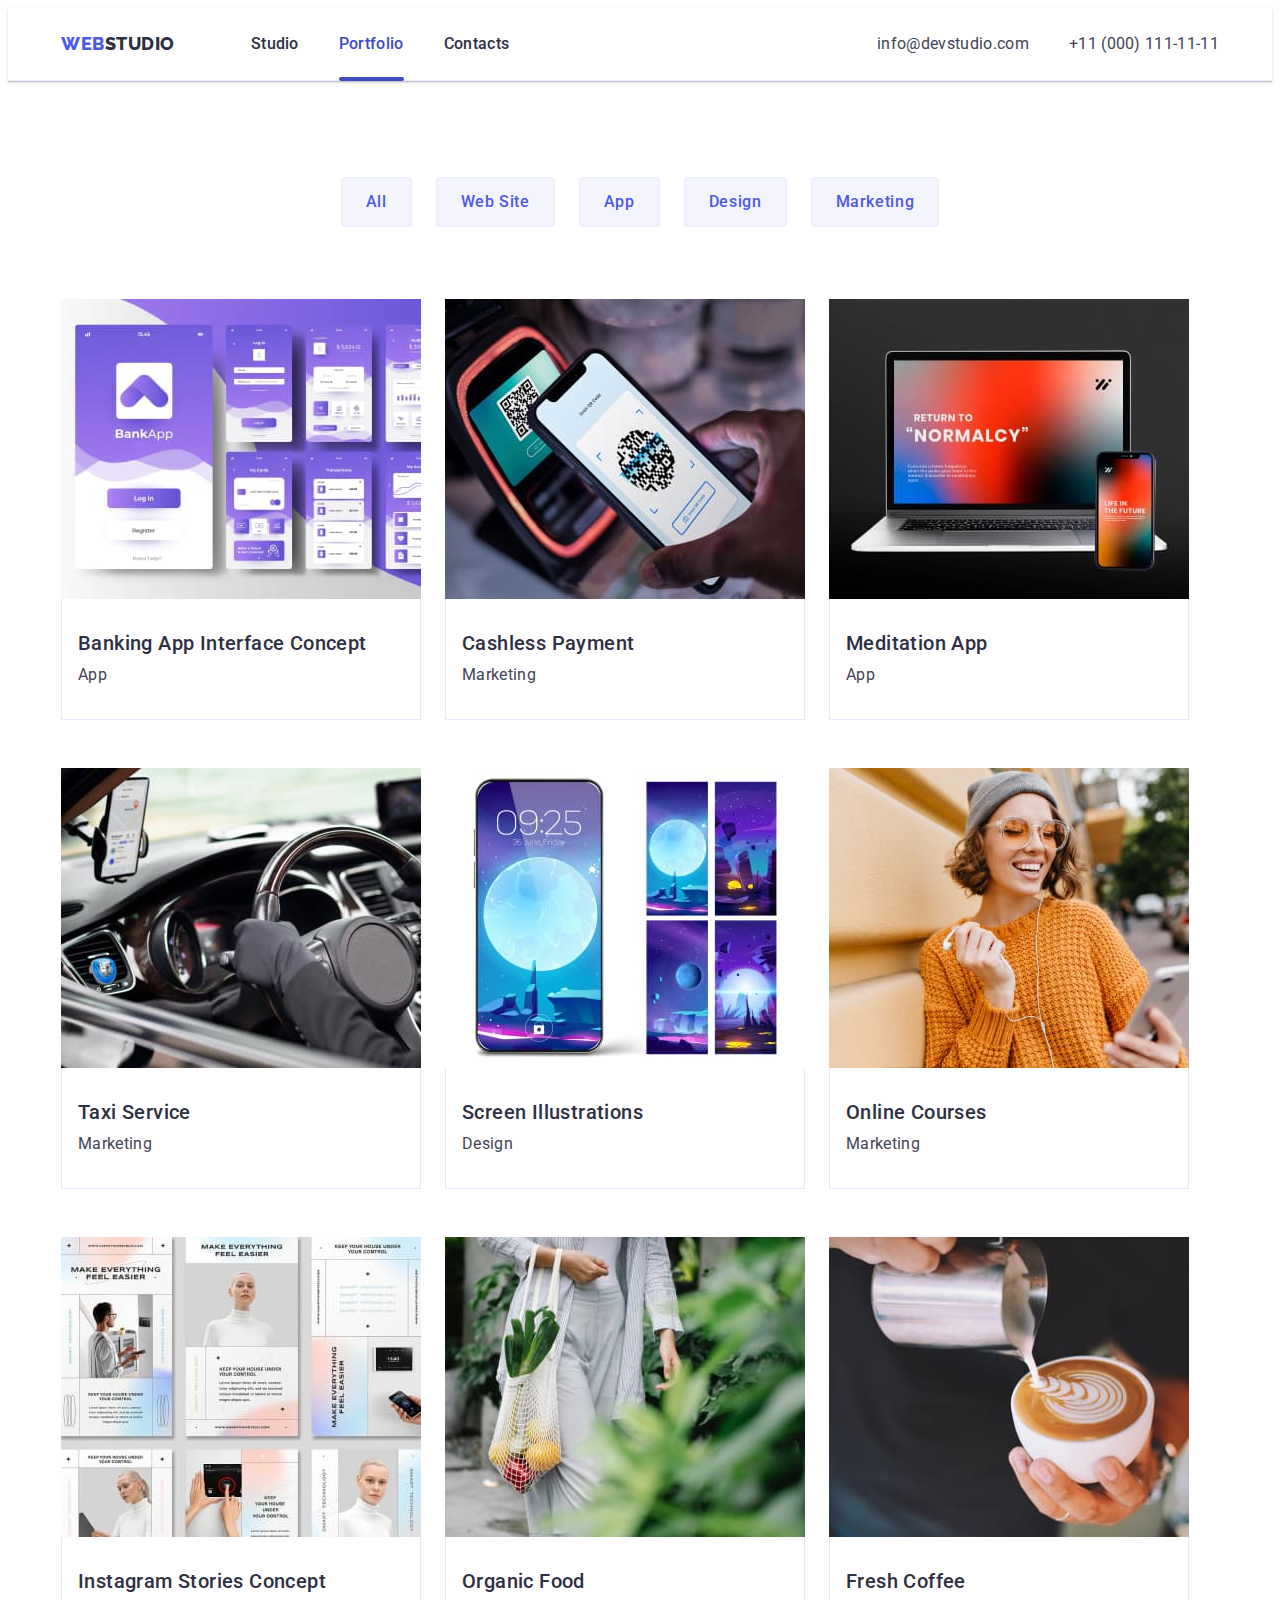
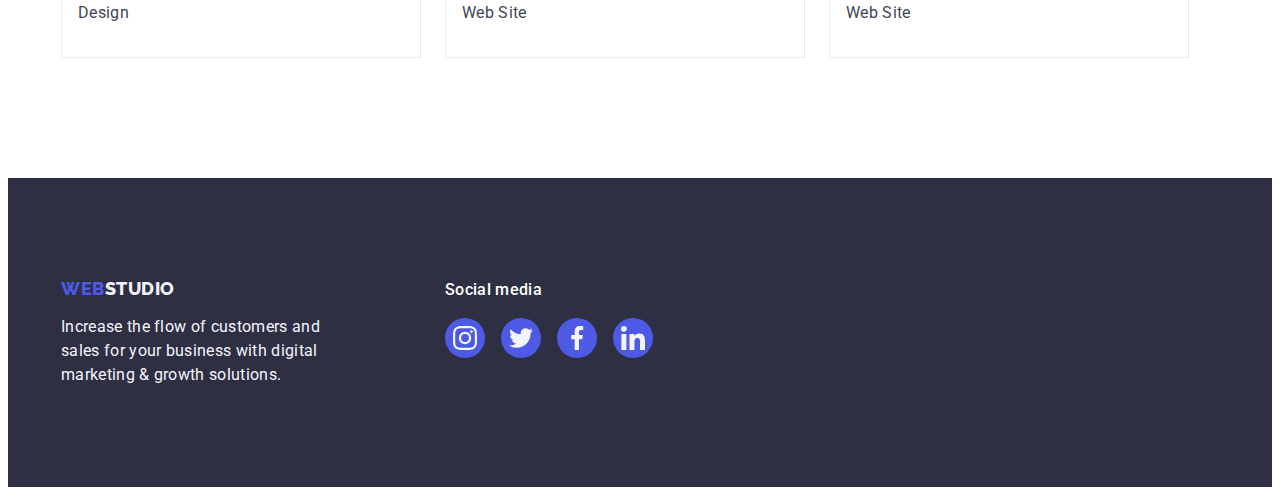
==== portfolio.html @ 64d19a92 "Initial commit" ====
<!DOCTYPE html>
<html lang="en">
  <head>
    <meta charset="UTF-8" />
    <meta http-equiv="X-UA-Compatible" content="IE=edge" />
    <meta name="viewport" content="width=device-width, initial-scale=1.0" />
    <title>Portfolio</title>
    <link rel="preconnect" href="https://fonts.googleapis.com" />
    <link rel="preconnect" href="https://fonts.gstatic.com" crossorigin />
    <link
      href="https://fonts.googleapis.com/css2?family=Raleway:wght@800&family=Roboto:wght@400;500;700;900&display=swap"
      rel="stylesheet"
    />
    <link
      rel="stylesheet"
      href="https://cdnjs.cloudflare.com/ajax/libs/modern-normalize/2.0.0/modern-normalize.min.css"
      integrity="sha512-4xo8blKMVCiXpTaLzQSLSw3KFOVPWhm/TRtuPVc4WG6kUgjH6J03IBuG7JZPkcWMxJ5huwaBpOpnwYElP/m6wg=="
      crossorigin="anonymous"
      referrerpolicy="no-referrer"
    />
    <link rel="stylesheet" href="./css/styles.css" />
  </head>

  <body>
    <header class="header">
      <div class="container header-container">
        <nav class="header-nav">
          <a class="logo link" href="./index.html"
            >Web<span class="logo-header">Studio</span></a
          >
          <ul class="header-nav-list list">
            <li class="header-nav-item">
              <a class="header-nav-link link" href="./index.html">Studio</a>
            </li>
            <li class="header-nav-item">
              <a class="header-nav-link link current" href="./portfolio.html"
                >Portfolio</a
              >
            </li>
            <li class="header-nav-item">
              <a class="header-nav-link link" href="">Contacts</a>
            </li>
          </ul>
        </nav>
        <address class="header-add">
          <ul class="header-add-list list">
            <li class="header-add-item">
              <a class="header-add-link link" href="mailto:info@devstudio.com"
                >info@devstudio.com</a
              >
            </li>
            <li class="header-add-item">
              <a class="header-add-link link" href="tel:+110001111111"
                >+11 (000) 111-11-11</a
              >
            </li>
          </ul>
        </address>
      </div>
    </header>

    <main>
      <section class="product">
        <div class="container app-container">
          <h1 class="visually-hidden">Product of company</h1>
          <ul class="filter-list list">
            <li class="filter-item">
              <button class="filter-btn" type="button">All</button>
            </li>
            <li class="filter-item">
              <button class="filter-btn" type="button">Web Site</button>
            </li>
            <li class="filter-item">
              <button class="filter-btn" type="button">App</button>
            </li>
            <li class="filter-item">
              <button class="filter-btn" type="button">Design</button>
            </li>
            <li class="filter-item">
              <button class="filter-btn" type="button">Marketing</button>
            </li>
          </ul>

          <ul class="product-list list">
            <li class="product-item">
              <a class="link product-link" href="">
                <div class="product-overlay-box">
                  <img
                    class="product-img"
                    src="./images/card-1.jpg"
                    alt="Exemple of banking app"
                    width="360"
                    height="300"
                  />
                  <p class="product-overlay-text">
                    14 Stylish and User-Friendly App Design Concepts · Task
                    Manager App · Calorie Tracker App · Exotic Fruit Ecommerce
                    App · Cloud Storage App
                  </p>
                </div>
                <div class="product-content">
                  <h2 class="product-title">Banking App Interface Concept</h2>
                  <p class="product-text">App</p>
                </div>
              </a>
            </li>
            <li class="product-item">
              <a class="link product-link" href="">
                <div class="product-overlay-box">
                  <img
                    class="product-img"
                    src="./images/card-2.jpg"
                    alt="exemple of cashless Payment"
                    width="360"
                    height="300"
                  />
                  <p class="product-overlay-text">
                    14 Stylish and User-Friendly App Design Concepts · Task
                    Manager App · Calorie Tracker App · Exotic Fruit Ecommerce
                    App · Cloud Storage App
                  </p>
                </div>
                <div class="product-content">
                  <h2 class="product-title">Cashless Payment</h2>
                  <p class="product-text">Marketing</p>
                </div>
              </a>
            </li>
            <li class="product-item">
              <a class="link product-link" href="">
                <div class="product-overlay-box">
                  <img
                    class="product-img"
                    src="./images/card-3.jpg"
                    alt="desktop and mobile with meditation app"
                    width="360"
                    height="300"
                  />
                  <p class="product-overlay-text">
                    14 Stylish and User-Friendly App Design Concepts · Task
                    Manager App · Calorie Tracker App · Exotic Fruit Ecommerce
                    App · Cloud Storage App
                  </p>
                </div>
                <div class="product-content">
                  <h2 class="product-title">Meditation App</h2>
                  <p class="product-text">App</p>
                </div>
              </a>
            </li>
            <li class="product-item">
              <a class="link product-link" href="">
                <div class="product-overlay-box">
                  <img
                    class="product-img"
                    src="./images/card-4.jpg"
                    alt="Taxi driver with app taxi service on the phone"
                    width="360"
                    height="300"
                  />
                  <p class="product-overlay-text">
                    14 Stylish and User-Friendly App Design Concepts · Task
                    Manager App · Calorie Tracker App · Exotic Fruit Ecommerce
                    App · Cloud Storage App
                  </p>
                </div>
                <div class="product-content">
                  <h2 class="product-title">Taxi Service</h2>
                  <p class="product-text">Marketing</p>
                </div>
              </a>
            </li>
            <li class="product-item">
              <a class="link product-link" href="">
                <div class="product-overlay-box">
                  <img
                    class="product-img"
                    src="./images/card-5.jpg"
                    alt="Screen Illustrations exemple picture"
                    width="360"
                    height="300"
                  />
                  <p class="product-overlay-text">
                    14 Stylish and User-Friendly App Design Concepts · Task
                    Manager App · Calorie Tracker App · Exotic Fruit Ecommerce
                    App · Cloud Storage App
                  </p>
                </div>
                <div class="product-content">
                  <h2 class="product-title">Screen Illustrations</h2>
                  <p class="product-text">Design</p>
                </div>
              </a>
            </li>
            <li class="product-item">
              <a class="link product-link" href="">
                <div class="product-overlay-box">
                  <img
                    class="product-img"
                    src="./images/card-6.jpg"
                    alt="Happt girl with a phone"
                    width="360"
                    height="300"
                  />
                  <p class="product-overlay-text">
                    14 Stylish and User-Friendly App Design Concepts · Task
                    Manager App · Calorie Tracker App · Exotic Fruit Ecommerce
                    App · Cloud Storage App
                  </p>
                </div>
                <div class="product-content">
                  <h2 class="product-title">Online Courses</h2>
                  <p class="product-text">Marketing</p>
                </div>
              </a>
            </li>
            <li class="product-item">
              <a class="link product-link" href="">
                <div class="product-overlay-box">
                  <img
                    class="product-img"
                    src="./images/card-7.jpg"
                    alt="Instagram Stories Concept"
                    width="360"
                    height="300"
                  />
                  <p class="product-overlay-text">
                    14 Stylish and User-Friendly App Design Concepts · Task
                    Manager App · Calorie Tracker App · Exotic Fruit Ecommerce
                    App · Cloud Storage App
                  </p>
                </div>
                <div class="product-content">
                  <h2 class="product-title">Instagram Stories Concept</h2>
                  <p class="product-text">Design</p>
                </div>
              </a>
            </li>
            <li class="product-item">
              <a class="link product-link" href="">
                <div class="product-overlay-box">
                  <img
                    class="product-img"
                    src="./images/card-8.jpg"
                    alt="Bag with vegetables"
                    width="360"
                    height="300"
                  />
                  <p class="product-overlay-text">
                    14 Stylish and User-Friendly App Design Concepts · Task
                    Manager App · Calorie Tracker App · Exotic Fruit Ecommerce
                    App · Cloud Storage App
                  </p>
                </div>
                <div class="product-content">
                  <h2 class="product-title">Organic Food</h2>
                  <p class="product-text">Web Site</p>
                </div>
              </a>
            </li>
            <li class="product-item">
              <a class="link product-link" href="">
                <div class="product-overlay-box">
                  <img
                    class="product-img"
                    src="./images/card-9.jpg"
                    alt="A man makes a cappuccino"
                    width="360"
                    height="300"
                  />
                  <p class="product-overlay-text">
                    14 Stylish and User-Friendly App Design Concepts · Task
                    Manager App · Calorie Tracker App · Exotic Fruit Ecommerce
                    App · Cloud Storage App
                  </p>
                </div>
                <div class="product-content">
                  <h2 class="product-title">Fresh Coffee</h2>
                  <p class="product-text">Web Site</p>
                </div>
              </a>
            </li>
          </ul>
        </div>
      </section>
    </main>

    <footer class="footer">
      <div class="container footer-container">
        <div class="footer-box">
          <a class="logo link" href="./index.html"
            >Web<span class="logo-footer">Studio</span></a
          >
          <p class="footer-text">
            Increase the flow of customers and sales for your business with
            digital marketing & growth solutions.
          </p>
        </div>
        <div class="footer-social-box">
          <p class="footer-social-title">Social media</p>
          <ul class="list footer-social-list">
            <li class="footer-social-item">
              <a class="link footer-social-link" href="#">
                <svg class="footer-social-svg" width="24" height="24">
                  <use href="./images/icons.svg#icon-instagram-2"></use>
                </svg>
              </a>
            </li>
            <li class="footer-social-item">
              <a class="link footer-social-link" href="#">
                <svg class="footer-social-svg" width="24" height="24">
                  <use href="./images/icons.svg#icon-twitter-1"></use>
                </svg>
              </a>
            </li>
            <li class="footer-social-item">
              <a class="link footer-social-link" href="#">
                <svg class="footer-social-svg" width="24" height="24">
                  <use href="./images/icons.svg#icon-facebook-1"></use>
                </svg>
              </a>
            </li>
            <li class="footer-social-item">
              <a class="link footer-social-link" href="#">
                <svg class="footer-social-svg" width="24" height="24">
                  <use href="./images/icons.svg#icon-linkedin-1"></use>
                </svg>
              </a>
            </li>
          </ul>
        </div>
      </div>
    </footer>
  </body>
</html>
---- css/styles.css ----
:root {
    --main-color: #2E2F42;
    --main-text-color: #434455;
    --primery-color: #4D5AE5;
    --active-color: #404BBF;
    --border-color: #E7E9FC;
    --light-bg-color: #F4F4FD;
    --white-color: #FFFFFF;


}

body {
    font-family: "Roboto",
        sans-serif;
    color: var(--main-text-color);
    background-color: var(--white-color);
}

h1,
h2,
h3,
h4,
h5,
h6,
p {
    margin: 0;
}

img {
    display: block;
}

.link {
    text-decoration: none;
    transition: color 250ms cubic-bezier(0.4, 0, 0.2, 1);
}

.link:hover,
.link:focus {
    color: var(--active-color);
}

.list {
    list-style: none;
    padding-left: 0;
    margin: 0;
}

.container {
    width: 100%;
    max-width: 1158px;
    padding-left: 15px;
    padding-right: 15px;
    margin: 0 auto;
}

.visually-hidden {
    position: absolute;
    width: 1px;
    height: 1px;
    margin: -1px;
    border: 0;
    padding: 0;

    white-space: nowrap;
    clip-path: inset(100%);
    clip: rect(0 0 0 0);
    overflow: hidden;
}

/** HEADER**/

.header {
    border-bottom: 1px solid var(--border-color);
    padding: 0 15px;
    box-shadow: 0px 2px 1px rgba(46, 47, 66, 0.08), 0px 1px 1px rgba(46, 47, 66, 0.16), 0px 1px 6px rgba(46, 47, 66, 0.08);
}

.header-container {
    display: flex;
    justify-content: space-between;
    align-items: center;

}

.header-nav {
    display: flex;
    align-items: center;

}

.logo {
    font-family: 'Raleway', sans-serif;
    font-weight: 800;
    font-size: 18px;
    line-height: 1.17;
    letter-spacing: 0.03em;
    color: var(--primery-color);
    text-transform: uppercase;
    margin-right: 76px;
}

.logo-header {
    color: var(--main-color);
}

.header-nav-list {
    display: flex;
    gap: 40px;
}

.header-nav-item {}


.header-nav-link {
    display: block;
    font-weight: 500;
    font-size: 16px;
    line-height: 1.5;
    letter-spacing: 0.02em;
    color: var(--main-color);
    padding: 24px 0;
    transition: color 250ms cubic-bezier(0.4, 0, 0.2, 1);
}

.header-add {
    font-style: normal;

}

.header-add-list {
    display: flex;
    gap: 40px;
}

.header-add-item {}

.header-add-link {
    font-size: 16px;
    line-height: 1.5;
    letter-spacing: 0.02em;
    color: var(--main-text-color);
    transition: color 250ms cubic-bezier(0.4, 0, 0.2, 1);
}

.header-nav-link:active,
.header-add-link:active,
.header-nav-link:hover,
.header-add-link:hover,
.header-add-link:focus,
.header-nav-link:focus {
    color: var(--active-color);
}

.current {
    position: relative;
    color: var(--active-color);
}

.current::after {
    content: '';
    position: absolute;
    left: 0;
    bottom: -1px;
    width: 100%;
    height: 4px;
    border-radius: 2px;
    background-color: var(--active-color);
}

/**HERO**/

.hero {
    background-color: var(--main-color);
    padding-top: 188px;
    padding-bottom: 188px;
    background-image: linear-gradient(rgba(46, 47, 66, 0.7), rgba(46, 47, 66, 0.7)), url(../images/people-office.jpg);
    background-repeat: no-repeat;
    background-size: cover;
    max-width: 1440px;
    margin: 0 auto;
    background-position: center;
}

.hero-container {
    display: flex;
    flex-direction: column;
    align-items: center;


}

.hero-title {
    font-size: 56px;
    line-height: 1.07;
    letter-spacing: 0.02em;
    text-align: center;
    color: var(--white-color);
    max-width: 496px;
    margin-bottom: 48px;
}

.hero-btn {
    font-family: inherit;
    min-width: 169px;
    height: 56px;
    font-weight: 500;
    font-size: 16px;
    line-height: 1.5;
    letter-spacing: 0.04em;
    color: var(--white-color);
    background-color: var(--primery-color);
    cursor: pointer;
    padding: 16px 32px;
    border: none;
    border-radius: 4px;
    box-shadow: 0px 4px 4px rgba(0, 0, 0, 0.15);
    transition: background-color 250ms cubic-bezier(0.4, 0, 0.2, 1);
}

.hero-btn:hover,
.hero-btn:focus {
    background-color: var(--active-color);
}

/**ADVANTAGES**/

.advantages {
    padding: 120px 0;
}

.advantages-container {}

.advantages-title {}

.advantages-list {
    display: flex;
    gap: 24px;
}

.advantages-item {
    flex-basis: calc((100% - 3 * 24px) / 4);
}

.advantages-svg-block {
    display: flex;
    background-color: var(--light-bg-color);
    justify-content: center;
    align-items: center;
    padding: 24px 100px;
    margin-bottom: 8px;
    border-radius: 4px;
}

.advantages-svg-icon {}

.advantages-item-title {
    font-weight: 500;
    font-size: 20px;
    line-height: 1.2;
    letter-spacing: 0.02em;
    color: var(--main-color);
    margin-bottom: 8px;
}

.advantages-item-text {
    font-size: 16px;
    line-height: 1.5;
    letter-spacing: 0.02em;
    color: var(--main-text-color);
}

/**WHAT WE DO**/

.picture {
    padding-bottom: 120px;
}

.picture-title {
    text-align: center;
    font-size: 36px;
    line-height: 1.11;
    letter-spacing: 0.02em;
    text-transform: capitalize;
    color: var(--main-color);
    margin-bottom: 72px;
}

.picture-list {
    display: flex;
    gap: 24px;
}

.picture-item {}

.picture-img {}

/**TEAM**/

.team {
    background-color: var(--light-bg-color);
    padding-top: 120px;
    padding-bottom: 120px;
}

.team-title {
    text-align: center;
    font-size: 36px;
    line-height: 1.11;
    letter-spacing: 0.02em;
    text-transform: capitalize;
    color: var(--main-color);
    margin-bottom: 72px;

}

.team-list {
    display: flex;
    gap: 24px;
}

.team-item {
    display: flex;
    flex-direction: column;

    min-width: 264px;
    min-height: 388px;
    align-items: center;
    box-shadow: 0px 1px 6px rgba(46, 47, 66, 0.08), 0px 1px 1px rgba(46, 47, 66, 0.16), 0px 2px 1px rgba(46, 47, 66, 0.08);
    border-radius: 0px 0px 4px 4px;
    background-color: var(--white-color);
}

.team-img {}

.team-info {
    display: flex;
    flex-direction: column;
    padding: 32px 0px;
    align-items: center;
}

.team-name {
    font-weight: 500;
    font-size: 20px;
    line-height: 1.2;
    letter-spacing: 0.02em;
    color: var(--main-color);
    margin-bottom: 8px;
    text-align: center;
}

.team-prof {
    font-size: 16px;
    line-height: 1.5;
    letter-spacing: 0.02em;
    color: var(--main-text-color);
    text-align: center;
    margin-bottom: 8px;
}

.social-list {
    display: flex;
    gap: 24px;
    justify-content: center;
}

.social-item {
    width: 40px;
    height: 40px;

}

.social-link {
    width: 100%;
    height: 100%;
    display: flex;
    align-items: center;
    justify-content: center;
    background-color: var(--primery-color);
    border-radius: 50%;
    transition: background-color 250ms cubic-bezier(0.4, 0, 0.2, 1);

}

.social-link:hover,
.social-link:focus {
    background-color: var(--active-color);
}

.social-svg {
    /* width: 16px;
    height: 16px; */
    fill: var(--light-bg-color);
}

/* .social-link svg {
    width: 16px;
    height: 16px;
    fill: var(--light-bg-color);
}

*/
/**CUSTOMERS**/
.customers {
    padding-top: 120px;
    padding-bottom: 120px;
}

.customers-title {
    text-align: center;
    font-size: 36px;
    line-height: 1.11;
    letter-spacing: 0.02em;
    text-transform: capitalize;
    color: var(--main-color);
    margin-bottom: 72px;
}

.customers-list {
    display: flex;
    gap: 24px;
}

.customers-item {
    display: inline-block;
    height: 88px;
    width: 168px;
}

.customers-link {
    width: 100%;
    height: 100%;
    display: flex;
    align-items: center;
    justify-content: center;
    padding: 16px 32px;
    color: #8E8F99;
    border: 1px solid #8E8F99;
    border-radius: 4px;
    transition: color 250ms cubic-bezier(0.4, 0, 0.2, 1), border-color 250ms cubic-bezier(0.4, 0, 0.2, 1);
}

.customers-link:hover,
.customers-link:focus {
    border-color: var(--active-color);
}

.customers-link svg {
    /* width: 104px;
                                    height: 56px; */
    fill: currentColor;
}

/* .customers-svg {
    width: 100%;
    height: 100%;
    fill: currentColor;
}

*/
.customers-link:hover .customers-svg,
.customers-link:focus .customers-svg {
    fill: var(--active-color);
}

/**FOOTER**/

.footer {
    background-color: var(--main-color);
    padding: 100px 0;

}

.footer-container {
    display: flex;
    /* gap: 120px; */
    align-items: baseline;
}

.footer-box {
    margin-right: 120px;
}

.footer-box a {
    display: inline-block;
    margin-bottom: 16px;
}

.logo-footer {
    color: var(--light-bg-color);
}

.footer-text {

    font-size: 16px;
    line-height: 1.5;
    letter-spacing: 0.02em;
    color: var(--light-bg-color);
    max-width: 264px;
}

.footer-social-box {
    display: flex;
    flex-direction: column;

}

.footer-social-title {
    font-weight: 500;
    font-size: 16px;
    line-height: 1.5;
    letter-spacing: 0.02em;
    color: var(--white-color);
    margin-bottom: 16px;
    left: 0;
}

.footer-social-list {
    display: flex;
    gap: 16px;
}

.footer-social-item {

    width: 40px;
    height: 40px;
}

.footer-social-link {
    width: 100%;
    height: 100%;
    display: flex;
    align-items: center;
    justify-content: center;
    background-color: var(--primery-color);
    border-radius: 50%;
    transition: background-color 250ms cubic-bezier(0.4, 0, 0.2, 1);
}

.footer-social-link:hover,
.footer-social-link:focus {
    background-color: #31d0aa;
}

.footer-social-link svg {
    /* width: 24px;
                                        height: 24px; */
    fill: var(--light-bg-color);
}

/* .footer-social-svg {
    width: 24px;
    height: 24px;
    fill: var(--light-bg-color);
} */
/**---------PORTFOLIO-----------**/

/**PRODUCT**/

.filter-list {
    display: flex;
    justify-content: center;
    gap: 24px;
    margin-bottom: 72px;
}

.filter-item {}

.filter-btn {
    font-family: inherit;
    font-weight: 500;
    font-size: 16px;
    line-height: 1.5;
    letter-spacing: 0.04em;
    color: var(--primery-color);
    cursor: pointer;
    background-color: var(--light-bg-color);
    border: 1px solid var(--border-color);
    border-radius: 4px;
    padding: 12px 24px;
    transition: color 250ms cubic-bezier(0.4, 0, 0.2, 1),
        background-color 250ms cubic-bezier(0.4, 0, 0.2, 1),
        border-color 250ms cubic-bezier(0.4, 0, 0.2, 1),
        box-shadow 250ms cubic-bezier(0.4, 0, 0.2, 1);
}

.filter-btn:hover,
.filter-btn:focus {
    color: var(--white-color);
    background-color: var(--active-color);
    border-color: transparent;
    box-shadow: 0px 3px 1px rgba(0, 0, 0, 0.1), 0px 2px 1px rgba(0, 0, 0, 0.08), 0px 2px 2px rgba(0, 0, 0, 0.12);
}

.product {
    padding-top: 96px;
    padding-bottom: 120px;
}

.product-list {
    display: flex;
    flex-wrap: wrap;
    gap: 24px;
    row-gap: 48px;
}

.product-item {
    display: block;
    transition: box-shadow 250ms cubic-bezier(0.4, 0, 0.2, 1);
}

.product-item:hover {
    box-shadow: 0px 1px 6px rgba(46, 47, 66, 0.08), 0px 1px 1px rgba(46, 47, 66, 0.16), 0px 2px 1px rgba(46, 47, 66, 0.08);
}

.product-link {
    position: relative;
    display: block;
    transition: box-shadow 250ms cubic-bezier(0.4, 0, 0.2, 1);
}

.product-link:hover,
.product-link:focus {
    box-shadow: 0px 1px 6px rgba(46, 47, 66, 0.08), 0px 1px 1px rgba(46, 47, 66, 0.16), 0px 2px 1px rgba(46, 47, 66, 0.08);
}

.product-overlay-box {
    position: relative;
    overflow: hidden;
}

.product-img {}

.product-overlay-text {
    position: absolute;
    top: 0;
    font-size: 16px;
    line-height: 1.5;
    letter-spacing: 0.02em;
    color: var(--light-bg-color);
    background-color: var(--primery-color);
    padding: 40px 32px;
    width: 100%;
    height: 100%;
    transform: translateY(100%);
    transition: transform 250ms cubic-bezier(0.4, 0, 0.2, 1);
}

.product-link:hover .product-overlay-text,
.product-link:focus .product-overlay-text {
    transform: translateY(0%);
}

.product-content {
    padding: 32px 16px;
    border: 1px solid var(--border-color);
    border-top: none;
}

.product-title {
    font-weight: 500;
    font-size: 20px;
    line-height: 1.2;
    letter-spacing: 0.02em;
    color: var(--main-color);
    margin-bottom: 8px;
}

.product-text {
    font-size: 16px;
    line-height: 1.5;
    letter-spacing: 0.02em;
    color: var(--main-text-color);
}

/**MODAL**/

.backdrop {
    position: fixed;
    top: 0;
    z-index: 999;
    width: 100vw;
    height: 100vh;
    background-color: rgba(46, 47, 66, 0.4);
    transition: opacity 250ms cubic-bezier(0.4, 0, 0.2, 1), visibility 250ms cubic-bezier(0.4, 0, 0.2, 1);
}

.modal {
    position: absolute;
    top: 50%;
    left: 50%;
    transform: translate(-50%, -50%) rotate(0);
    transition: transform 250ms cubic-bezier(0.4, 0, 0.2, 1);
    width: 408px;
    min-height: 584px;
    background-color: #FCFCFC;
    box-shadow: 0px 1px 1px rgba(0, 0, 0, 0.14), 0px 1px 3px rgba(0, 0, 0, 0.12), 0px 2px 1px rgba(0, 0, 0, 0.2);
    border-radius: 4px;
}

.backdrop.is-hidden .modal {
    transform: translate(-50%, -50%) rotate(-360deg);
}

.modal-btn {
    position: absolute;
    display: flex;
    right: 24px;
    top: 24px;
    width: 24px;
    height: 24px;
    border: 1px solid rgba(0, 0, 0, 0.1);
    background-color: var(--border-color);
    border-radius: 50%;
    cursor: pointer;
    padding: 0;
    align-items: center;
    justify-content: center;
    transition: background-color 250ms cubic-bezier(0.4, 0, 0.2, 1), border 250ms cubic-bezier(0.4, 0, 0.2, 1);
}

.modal-btn:hover,
.modal-btn:focus {
    background-color: var(--active-color);
    border: none;
}

.modal-btn svg {
    /* width: 8px;
                                                    height: 8px; */
    fill: var(--main-color);
    transition: fill 250ms cubic-bezier(0.4, 0, 0.2, 1);
}

.modal-btn:hover svg,
.modal-btn:focus svg {
    fill: var(--white-color);
}

.is-hidden {
    visibility: hidden;
    opacity: 0;
    pointer-events: none;
}

/* .modal-close-svg {
    display: flex;
    width: 8px;
    height: 8px;
    fill: var(--main-color);

}
*/
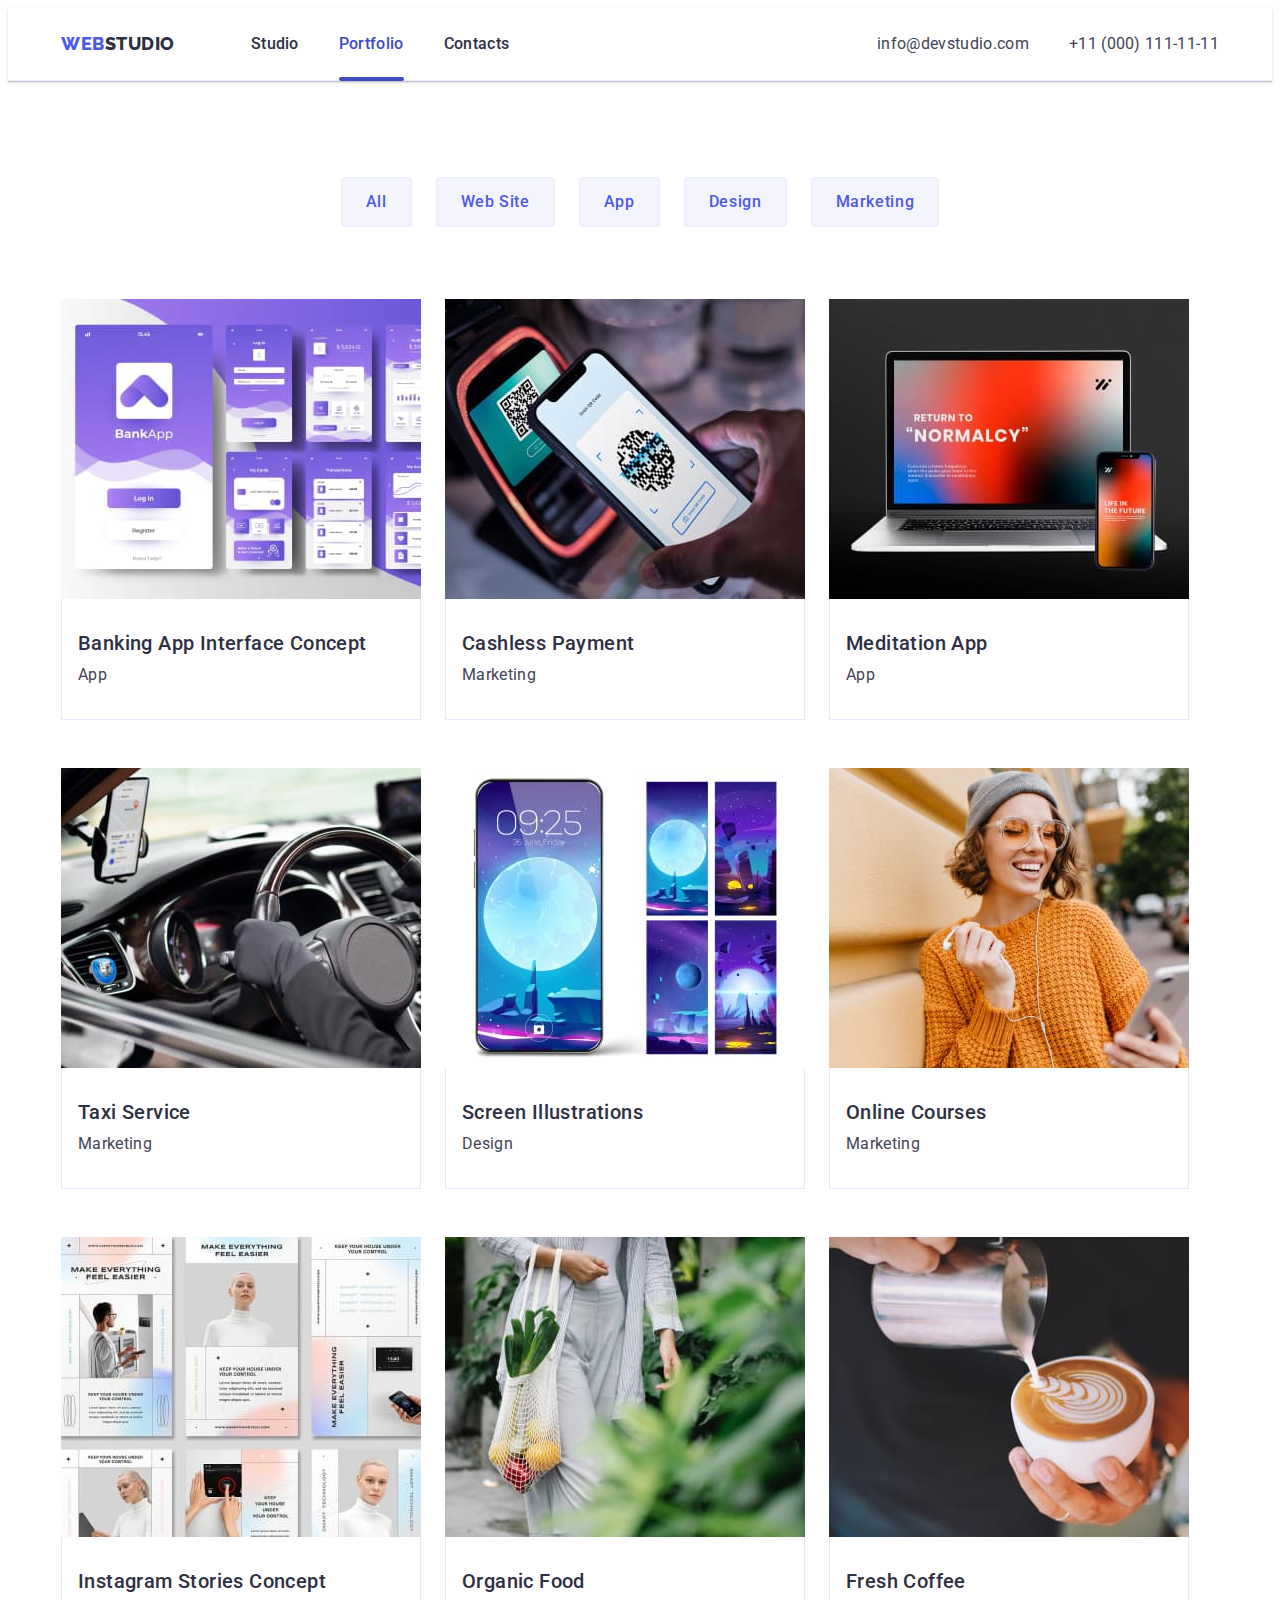
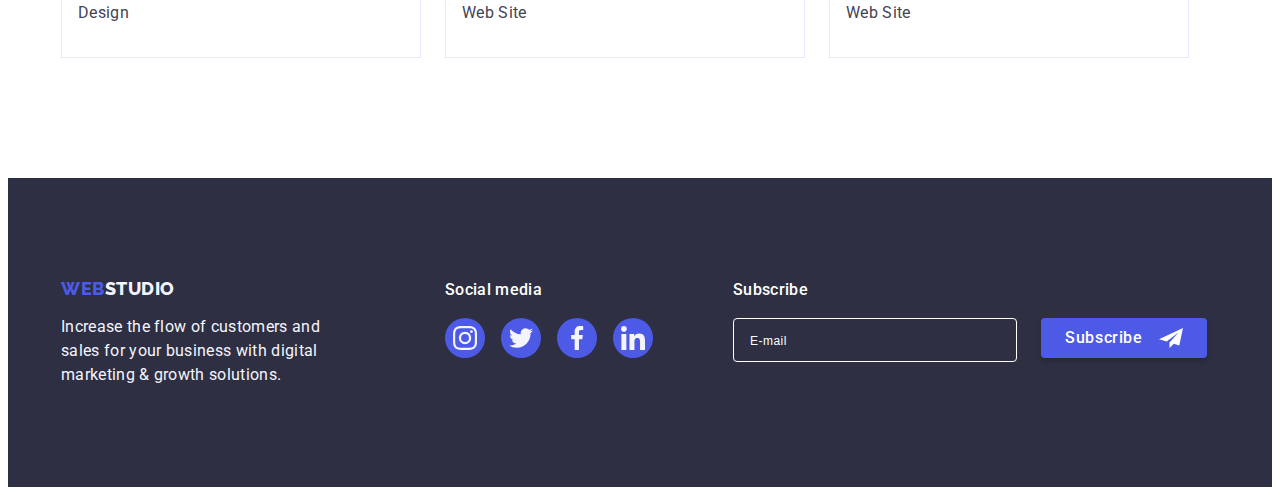
==== commit 5315c22a: "finished hw5" ====
--- a/portfolio.html
+++ b/portfolio.html
@@ -329,6 +329,24 @@
             </li>
           </ul>
         </div>
+        <form class="footer-form">
+          <div class="footer-input-box">
+            <label for="footer-email" class="footer-label">Subscribe</label>
+            <input
+              type="email"
+              name="footer-email"
+              id="footer-email"
+              placeholder="E-mail"
+              class="footer-input"
+            />
+          </div>
+          <button type="submit" class="footer-btn">
+            Subscribe
+            <svg class="footer-soc-icon" width="24" height="24">
+              <use href="./images/icons.svg#icon-telegram"></use>
+            </svg>
+          </button>
+        </form>
       </div>
     </footer>
   </body>
--- a/css/styles.css
+++ b/css/styles.css
@@ -390,18 +390,13 @@
 }
 
 .social-svg {
-    /* width: 16px;
-    height: 16px; */
+
     fill: var(--light-bg-color);
 }
 
-/* .social-link svg {
-    width: 16px;
-    height: 16px;
-    fill: var(--light-bg-color);
-}
 
 */
+
 /**CUSTOMERS**/
 .customers {
     padding-top: 120px;
@@ -421,6 +416,7 @@
 .customers-list {
     display: flex;
     gap: 24px;
+    margin-bottom: 120px;
 }
 
 .customers-item {
@@ -448,18 +444,10 @@
 }
 
 .customers-link svg {
-    /* width: 104px;
-                                    height: 56px; */
     fill: currentColor;
 }
 
-/* .customers-svg {
-    width: 100%;
-    height: 100%;
-    fill: currentColor;
-}
-
-*/
+
 .customers-link:hover .customers-svg,
 .customers-link:focus .customers-svg {
     fill: var(--active-color);
@@ -504,6 +492,7 @@
 .footer-social-box {
     display: flex;
     flex-direction: column;
+    margin-right: 80px;
 
 }
 
@@ -550,11 +539,77 @@
     fill: var(--light-bg-color);
 }
 
-/* .footer-social-svg {
-    width: 24px;
-    height: 24px;
-    fill: var(--light-bg-color);
-} */
+.footer-form {
+    display: flex;
+}
+
+.footer-input-box {
+    display: flex;
+    flex-direction: column;
+    margin-right: 24px;
+    padding: 0;
+
+}
+
+.footer-label {
+    font-weight: 500;
+    font-size: 16px;
+    line-height: 1.5;
+    letter-spacing: 0.02em;
+    color: var(--white-color);
+    margin-bottom: 16px;
+}
+
+.footer-input {
+    width: 264px;
+    height: 40px;
+    border: 1px solid var(--white-color);
+    border-radius: 4px;
+    background-color: transparent;
+    color: #eceded;
+    padding-left: 16px;
+
+}
+
+.footer-input::placeholder {
+    font-size: 12px;
+    line-height: 2;
+    display: flex;
+    align-items: center;
+    letter-spacing: 0.04em;
+    color: var(--white-color);
+}
+
+.footer-btn {
+    font-family: inherit;
+    min-width: 165px;
+    height: 40px;
+    font-weight: 500;
+    font-size: 16px;
+    line-height: 1.5;
+    letter-spacing: 0.04em;
+    color: var(--white-color);
+    fill: var(--white-color);
+    background-color: var(--primery-color);
+    cursor: pointer;
+    padding: 8px 24px;
+    border: none;
+    border-radius: 4px;
+    box-shadow: 0px 4px 4px rgba(0, 0, 0, 0.15);
+    transition: background-color 250ms cubic-bezier(0.4, 0, 0.2, 1);
+    display: flex;
+    align-items: center;
+    justify-content: center;
+    gap: 16px;
+    margin-top: 40px;
+}
+
+.footer-btn:hover,
+.footer-btn:focus {
+    background-color: var(--active-color);
+}
+
+.footer-soc-icon {}
 /**---------PORTFOLIO-----------**/
 
 /**PRODUCT**/
@@ -698,6 +753,7 @@
     background-color: #FCFCFC;
     box-shadow: 0px 1px 1px rgba(0, 0, 0, 0.14), 0px 1px 3px rgba(0, 0, 0, 0.12), 0px 2px 1px rgba(0, 0, 0, 0.2);
     border-radius: 4px;
+    padding: 72px 24px 24px;
 }
 
 .backdrop.is-hidden .modal {
@@ -728,8 +784,6 @@
 }
 
 .modal-btn svg {
-    /* width: 8px;
-                                                    height: 8px; */
     fill: var(--main-color);
     transition: fill 250ms cubic-bezier(0.4, 0, 0.2, 1);
 }
@@ -745,11 +799,150 @@
     pointer-events: none;
 }
 
-/* .modal-close-svg {
-    display: flex;
-    width: 8px;
-    height: 8px;
-    fill: var(--main-color);
-
-}
-*/+.modal-title {
+    font-weight: 500;
+    font-size: 16px;
+    line-height: 1.5;
+    text-align: center;
+    letter-spacing: 0.02em;
+    margin-bottom: 16px;
+    color: var(--main-color);
+}
+
+.modal-form {}
+
+.modal-field {
+    margin-bottom: 8px;
+}
+
+.modal-label {
+    font-size: 12px;
+    line-height: 1.17;
+    letter-spacing: 0.04em;
+    color: #8E8F99;
+    margin-bottom: 4px;
+    display: inline-block;
+}
+
+.input-wrap {
+    position: relative;
+}
+
+.modal-input {
+    width: 100%;
+    height: 40px;
+    border: 1px solid rgba(46, 47, 66, 0.4);
+    border-radius: 4px;
+    background-color: transparent;
+    padding-left: 38px;
+    padding-right: 24px;
+    font-size: 12px;
+    line-height: 1/17;
+    letter-spacing: 0.04em;
+    color: rgba(46, 47, 66, 0.4);
+    outline: transparent;
+    transition: border-color 250ms cubic-bezier(0.4, 0, 0.2, 1);
+}
+
+.modal-input:focus,
+.modal-textarea:focus {
+    border-color: var(--active-color);
+}
+
+.modal-input:focus+.input-icon {
+    fill: var(--active-color);
+}
+
+.input-icon {
+    position: absolute;
+    left: 16px;
+    top: 50%;
+    transform: translateY(-50%);
+    transition: stroke 250ms cubic-bezier(0.4, 0, 0.2, 1);
+}
+
+.modal-textarea {
+    width: 100%;
+    height: 120px;
+    border: 1px solid rgba(46, 47, 66, 0.4);
+    border-radius: 4px;
+    background-color: transparent;
+    padding: 8px 16px;
+    font-size: 12px;
+    line-height: 1.17;
+    letter-spacing: 0.04em;
+    color: rgba(46, 47, 66, 0.4);
+    outline: transparent;
+    resize: none;
+}
+
+.modal-textarea::placeholder {
+    font-size: 12px;
+    line-height: 1.17;
+    letter-spacing: 0.04em;
+    color: rgba(46, 47, 66, 0.4);
+}
+
+
+.check-text {
+    font-size: 12px;
+    line-height: 1.17;
+    letter-spacing: 0.04em;
+    color: #8E8F99;
+    display: flex;
+    align-items: center;
+}
+
+.check-text a {
+    color: var(--active-color);
+    text-decoration: underline;
+}
+
+.input-check:checked+.check-text span {
+    background-color: var(--active-color);
+    border: none;
+    fill: #ffffff;
+}
+
+.input-check:focus+.check-text span {
+    border-color: var(--active-color);
+}
+
+.check-icon {}
+
+.check-text span {
+    width: 16px;
+    height: 16px;
+    border: 1px solid rgba(46, 47, 66, 0.4);
+    border-radius: 2px;
+    margin-right: 8px;
+    display: flex;
+    align-items: center;
+        justify-content: center;
+        fill: transparent;
+    }
+    
+    .modal-send-btn {
+        font-family: inherit;
+        min-width: 169px;
+        height: 56px;
+        font-weight: 500;
+        font-size: 16px;
+        line-height: 1.5;
+        letter-spacing: 0.04em;
+        color: var(--white-color);
+        background-color: var(--primery-color);
+        cursor: pointer;
+        display: block;
+        margin: 24px auto 0;
+        padding: 16px 32px;
+        border: none;
+        border-radius: 4px;
+        box-shadow: 0px 4px 4px rgba(0, 0, 0, 0.15);
+        transition: background-color 250ms cubic-bezier(0.4, 0, 0.2, 1);
+    }
+
+.modal-send-btn:hover,
+.modal-send-btn:focus {
+    background-color: var(--active-color);
+}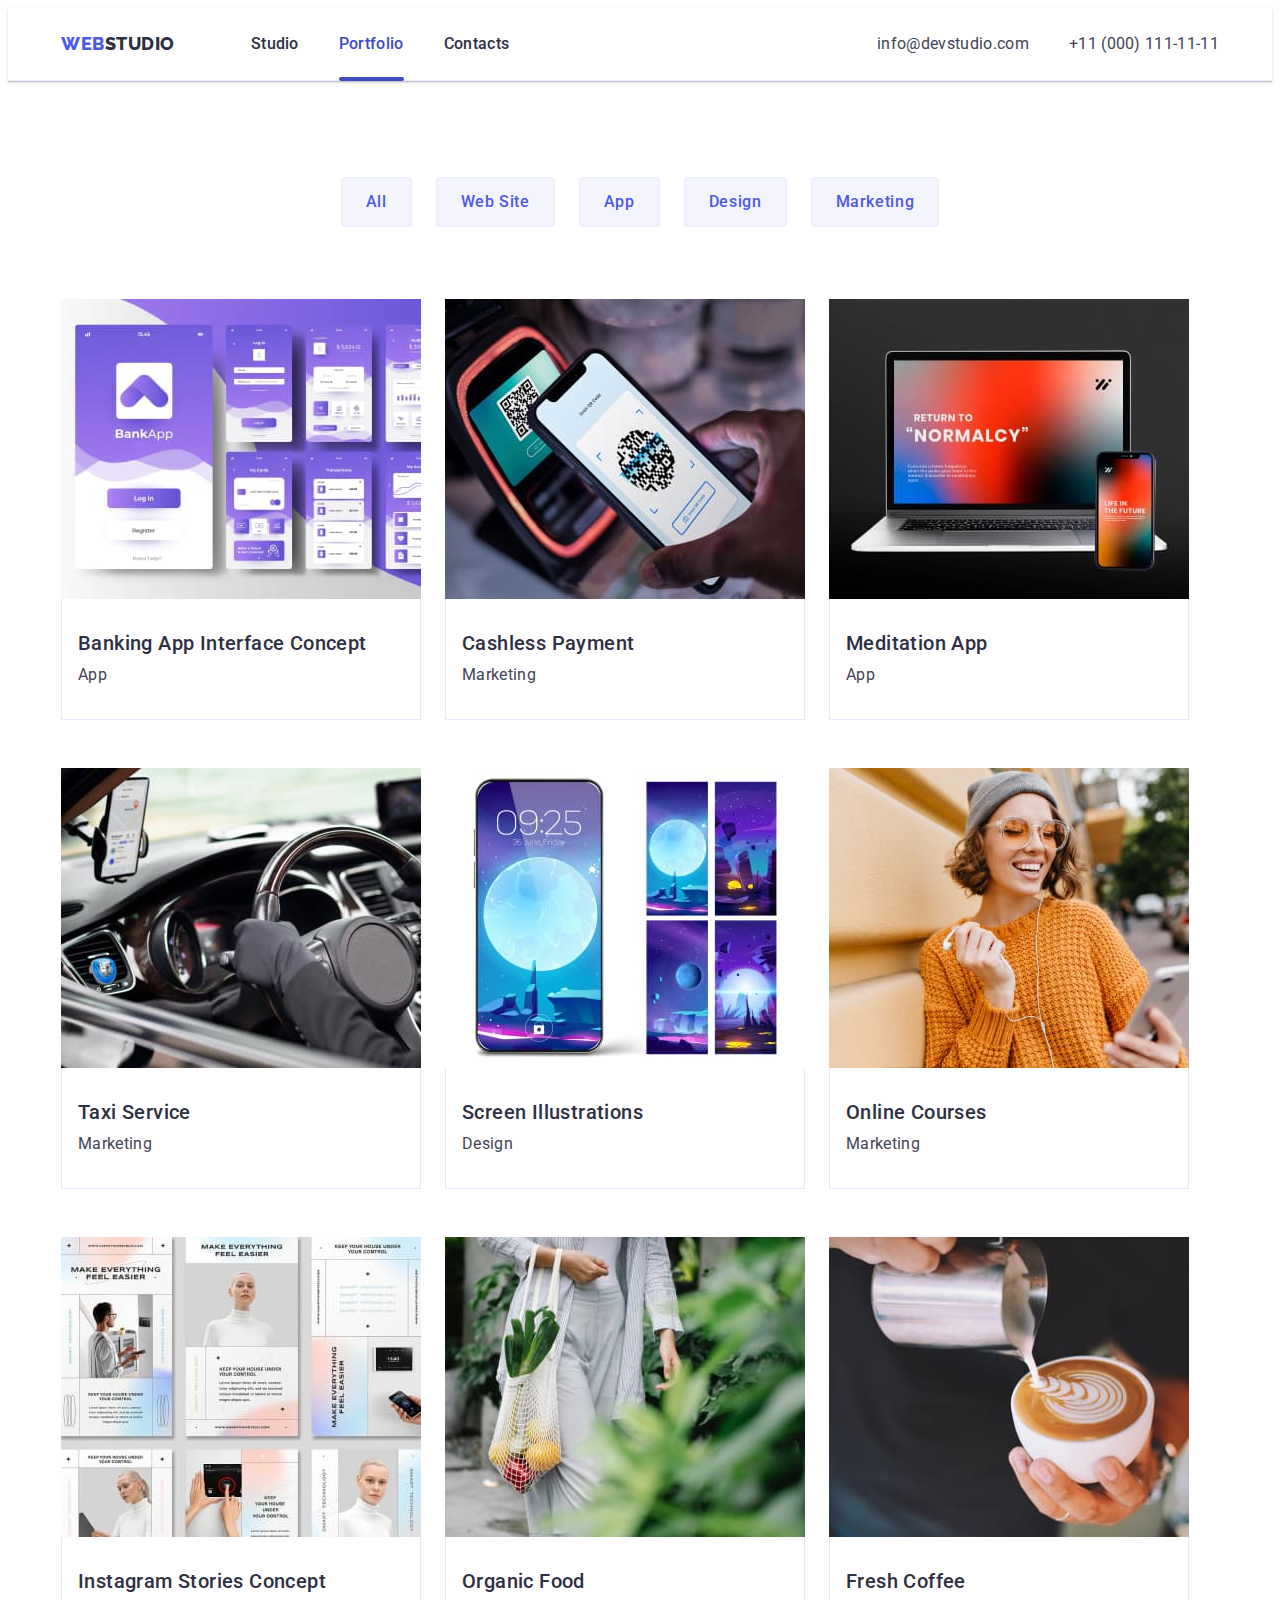
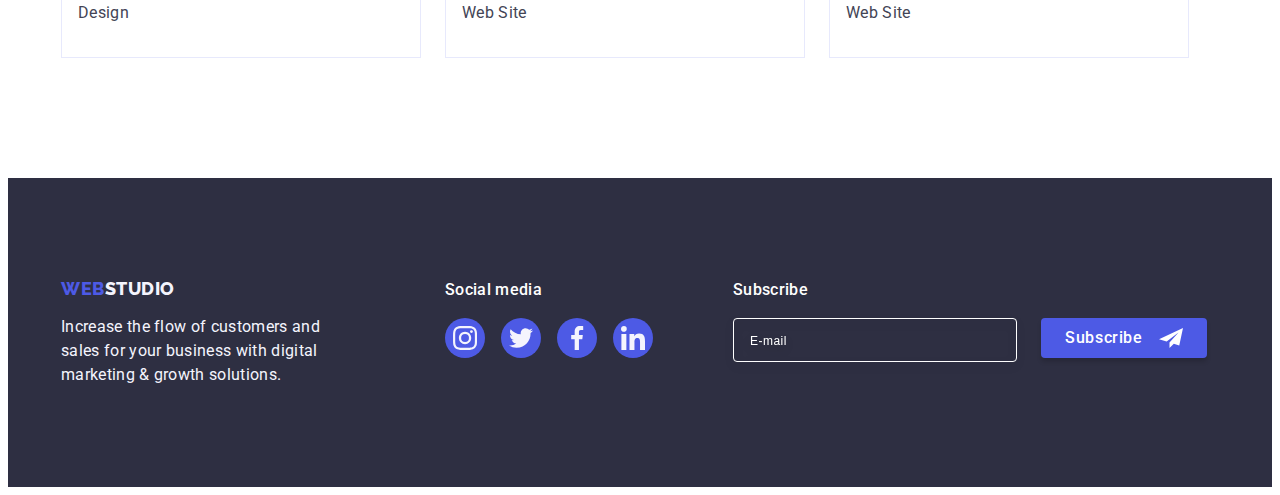
==== commit feb15598: "fix 3" ====
--- a/portfolio.html
+++ b/portfolio.html
@@ -329,9 +329,10 @@
             </li>
           </ul>
         </div>
-        <form class="footer-form">
-          <div class="footer-input-box">
-            <label for="footer-email" class="footer-label">Subscribe</label>
+        <div class="footer-form-container">
+          <p class="footer-form-title">Subscribe</p>
+          <form class="footer-form">
+            <label for="footer-email" aria-label="footer email"></label>
             <input
               type="email"
               name="footer-email"
@@ -339,14 +340,14 @@
               placeholder="E-mail"
               class="footer-input"
             />
-          </div>
-          <button type="submit" class="footer-btn">
-            Subscribe
-            <svg class="footer-soc-icon" width="24" height="24">
-              <use href="./images/icons.svg#icon-telegram"></use>
-            </svg>
-          </button>
-        </form>
+            <button type="submit" class="footer-btn">
+              Subscribe
+              <svg class="footer-soc-icon" width="24" height="24">
+                <use href="./images/icons.svg#icon-telegram"></use>
+              </svg>
+            </button>
+          </form>
+        </div>
       </div>
     </footer>
   </body>
--- a/css/styles.css
+++ b/css/styles.css
@@ -543,15 +543,7 @@
     display: flex;
 }
 
-.footer-input-box {
-    display: flex;
-    flex-direction: column;
-    margin-right: 24px;
-    padding: 0;
-
-}
-
-.footer-label {
+.footer-form-title {
     font-weight: 500;
     font-size: 16px;
     line-height: 1.5;
@@ -565,6 +557,7 @@
     height: 40px;
     border: 1px solid var(--white-color);
     border-radius: 4px;
+    filter: drop-shadow(0px 4px 4px rgba(0, 0, 0, 0.15));
     background-color: transparent;
     color: #eceded;
     padding-left: 16px;
@@ -600,8 +593,7 @@
     display: flex;
     align-items: center;
     justify-content: center;
-    gap: 16px;
-    margin-top: 40px;
+    margin-left: 24px;
 }
 
 .footer-btn:hover,
@@ -609,7 +601,10 @@
     background-color: var(--active-color);
 }
 
-.footer-soc-icon {}
+.footer-soc-icon {
+    margin-left: 16px;
+}
+
 /**---------PORTFOLIO-----------**/
 
 /**PRODUCT**/
@@ -815,17 +810,21 @@
     margin-bottom: 8px;
 }
 
+.modal-field:nth-child(4) {
+    margin-bottom: 16px;
+}
 .modal-label {
     font-size: 12px;
     line-height: 1.17;
     letter-spacing: 0.04em;
     color: #8E8F99;
     margin-bottom: 4px;
-    display: inline-block;
+    display: block;
 }
 
 .input-wrap {
     position: relative;
+    margin-bottom: 16px;
 }
 
 .modal-input {
@@ -846,11 +845,11 @@
 
 .modal-input:focus,
 .modal-textarea:focus {
-    border-color: var(--active-color);
+    border-color: var(--primery-color);
 }
 
 .modal-input:focus+.input-icon {
-    fill: var(--active-color);
+    fill: var(--primery-color);
 }
 
 .input-icon {
@@ -858,7 +857,7 @@
     left: 16px;
     top: 50%;
     transform: translateY(-50%);
-    transition: stroke 250ms cubic-bezier(0.4, 0, 0.2, 1);
+    transition: fill 250ms cubic-bezier(0.4, 0, 0.2, 1);
 }
 
 .modal-textarea {
@@ -874,6 +873,7 @@
     color: rgba(46, 47, 66, 0.4);
     outline: transparent;
     resize: none;
+    transition: border-color 250ms cubic-bezier(0.4, 0, 0.2, 1);
 }
 
 .modal-textarea::placeholder {
@@ -883,6 +883,9 @@
     color: rgba(46, 47, 66, 0.4);
 }
 
+.modal-field-chexbox {
+    margin-bottom: 24px;
+}
 
 .check-text {
     font-size: 12px;
@@ -893,15 +896,19 @@
     align-items: center;
 }
 
-.check-text a {
-    color: var(--active-color);
+.user-privacy-check {
+    display: inline-flex;
+}
+
+.user-privecy-link {
+    color: var(--primery-color);
     text-decoration: underline;
 }
 
 .input-check:checked+.check-text span {
     background-color: var(--active-color);
     border: none;
-    fill: #ffffff;
+    fill: var(--light-bg-color);
 }
 
 .input-check:focus+.check-text span {
@@ -916,31 +923,32 @@
     border: 1px solid rgba(46, 47, 66, 0.4);
     border-radius: 2px;
     margin-right: 8px;
-    display: flex;
-    align-items: center;
-        justify-content: center;
-        fill: transparent;
-    }
-    
-    .modal-send-btn {
-        font-family: inherit;
-        min-width: 169px;
-        height: 56px;
-        font-weight: 500;
-        font-size: 16px;
-        line-height: 1.5;
-        letter-spacing: 0.04em;
-        color: var(--white-color);
-        background-color: var(--primery-color);
-        cursor: pointer;
-        display: block;
-        margin: 24px auto 0;
-        padding: 16px 32px;
-        border: none;
-        border-radius: 4px;
-        box-shadow: 0px 4px 4px rgba(0, 0, 0, 0.15);
-        transition: background-color 250ms cubic-bezier(0.4, 0, 0.2, 1);
-    }
+    display: inline-flex;
+    align-items: center;
+    justify-content: center;
+    fill: transparent;
+    transition: background-color 250ms cubic-bezier(0.4, 0, 0.2, 1), border 250ms cubic-bezier(0.4, 0, 0.2, 1), fill 250ms cubic-bezier(0.4, 0, 0.2, 1);
+}
+
+.modal-send-btn {
+    font-family: inherit;
+    min-width: 169px;
+    height: 56px;
+    font-weight: 500;
+    font-size: 16px;
+    line-height: 1.5;
+    letter-spacing: 0.04em;
+    color: var(--white-color);
+    background-color: var(--primery-color);
+    cursor: pointer;
+    display: block;
+    margin: 24px auto 0;
+    padding: 16px 32px;
+    border: none;
+    border-radius: 4px;
+    box-shadow: 0px 4px 4px rgba(0, 0, 0, 0.15);
+    transition: background-color 250ms cubic-bezier(0.4, 0, 0.2, 1);
+}
 
 .modal-send-btn:hover,
 .modal-send-btn:focus {
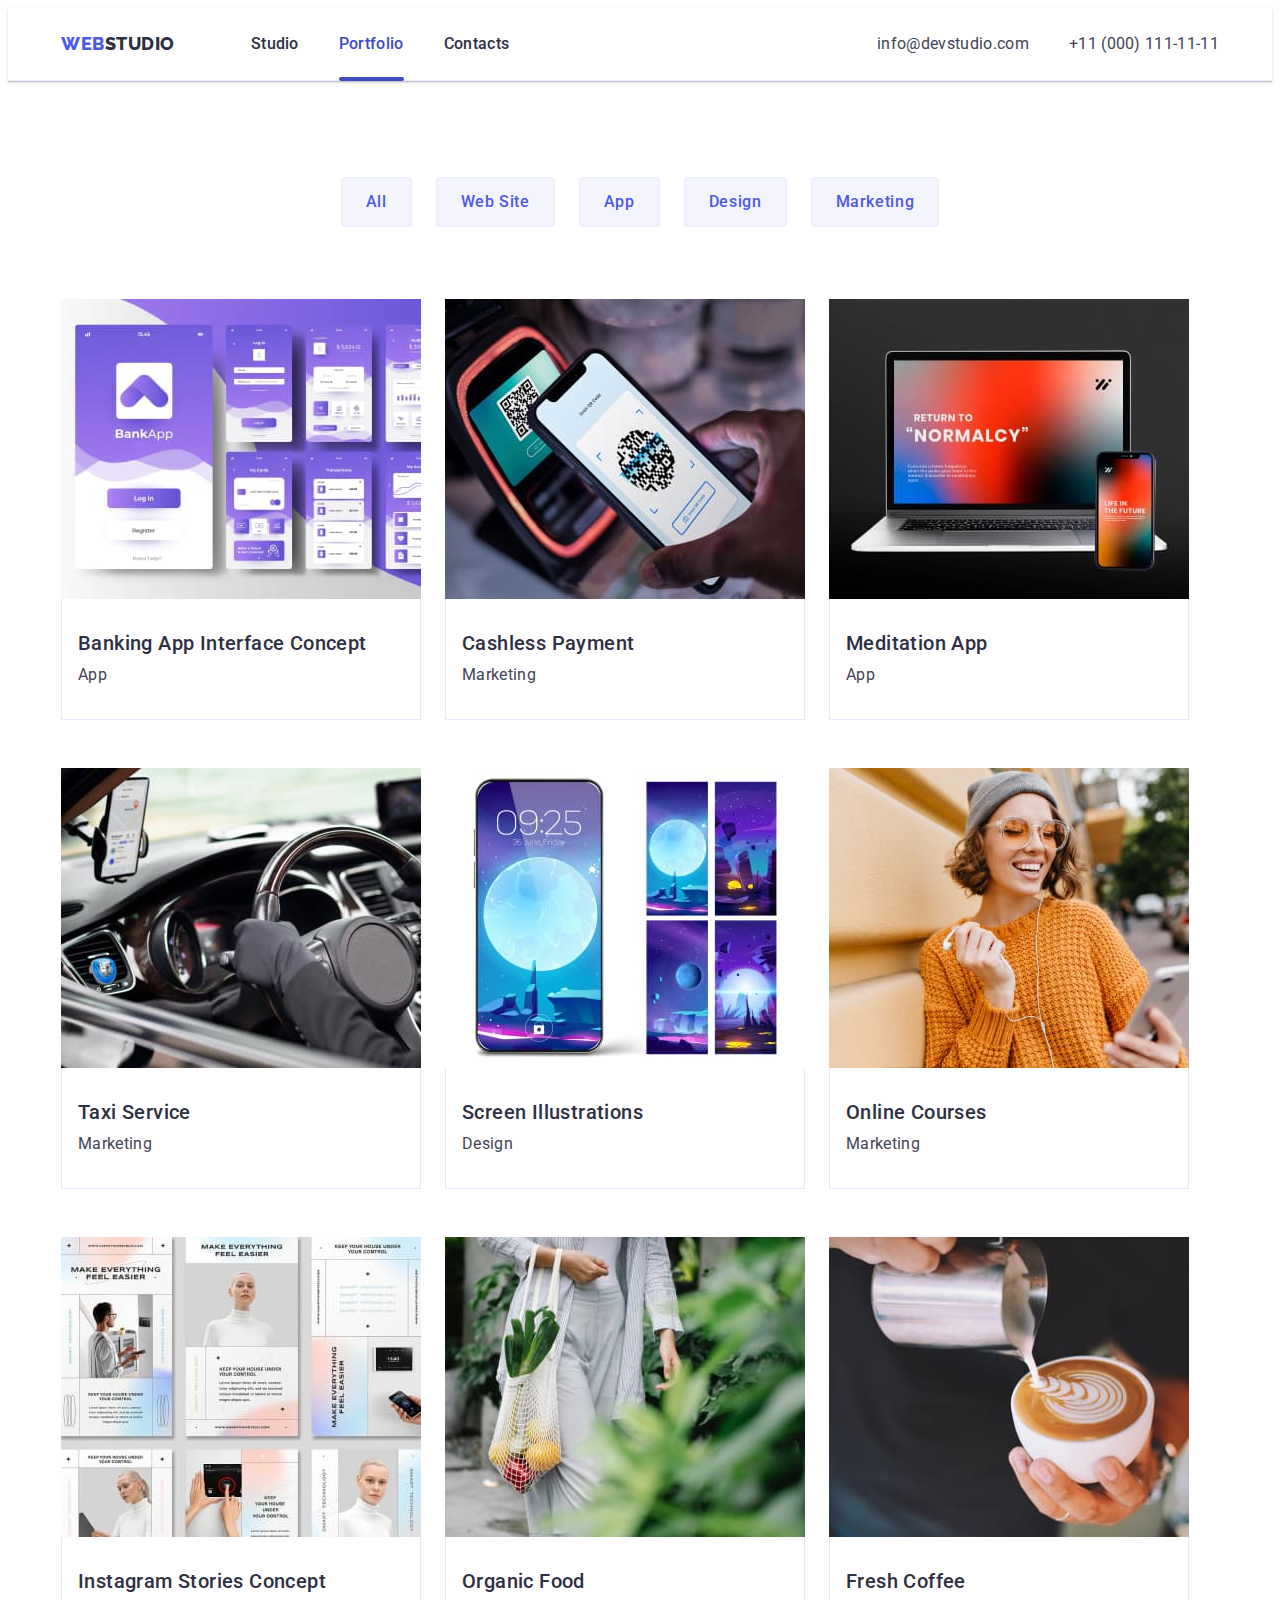
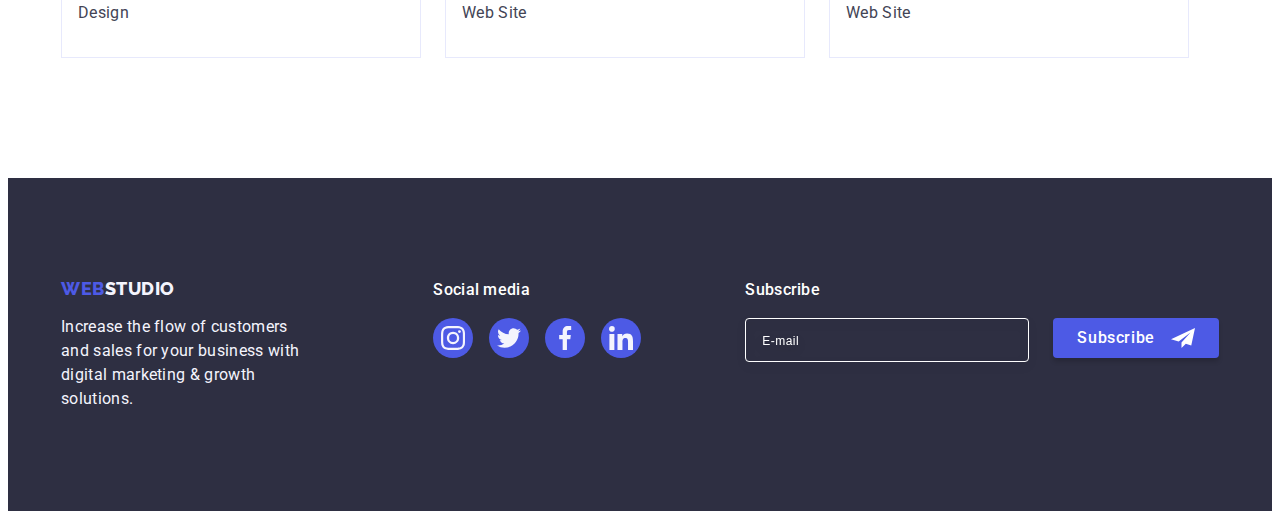
==== commit 59bd38e5: "fix 4" ====
--- a/portfolio.html
+++ b/portfolio.html
@@ -332,7 +332,11 @@
         <div class="footer-form-container">
           <p class="footer-form-title">Subscribe</p>
           <form class="footer-form">
-            <label for="footer-email" aria-label="footer email"></label>
+            <label
+              for="footer-email"
+              class="footer-label"
+              aria-label="footer email"
+            ></label>
             <input
               type="email"
               name="footer-email"
--- a/css/styles.css
+++ b/css/styles.css
@@ -534,13 +534,12 @@
 }
 
 .footer-social-link svg {
-    /* width: 24px;
-                                        height: 24px; */
     fill: var(--light-bg-color);
 }
 
 .footer-form {
     display: flex;
+    gap: 24px;
 }
 
 .footer-form-title {
@@ -550,6 +549,7 @@
     letter-spacing: 0.02em;
     color: var(--white-color);
     margin-bottom: 16px;
+    margin-left: 24px;
 }
 
 .footer-input {
@@ -593,7 +593,7 @@
     display: flex;
     align-items: center;
     justify-content: center;
-    margin-left: 24px;
+
 }
 
 .footer-btn:hover,
@@ -813,6 +813,7 @@
 .modal-field:nth-child(4) {
     margin-bottom: 16px;
 }
+
 .modal-label {
     font-size: 12px;
     line-height: 1.17;
@@ -892,7 +893,7 @@
     line-height: 1.17;
     letter-spacing: 0.04em;
     color: #8E8F99;
-    display: flex;
+
     align-items: center;
 }
 
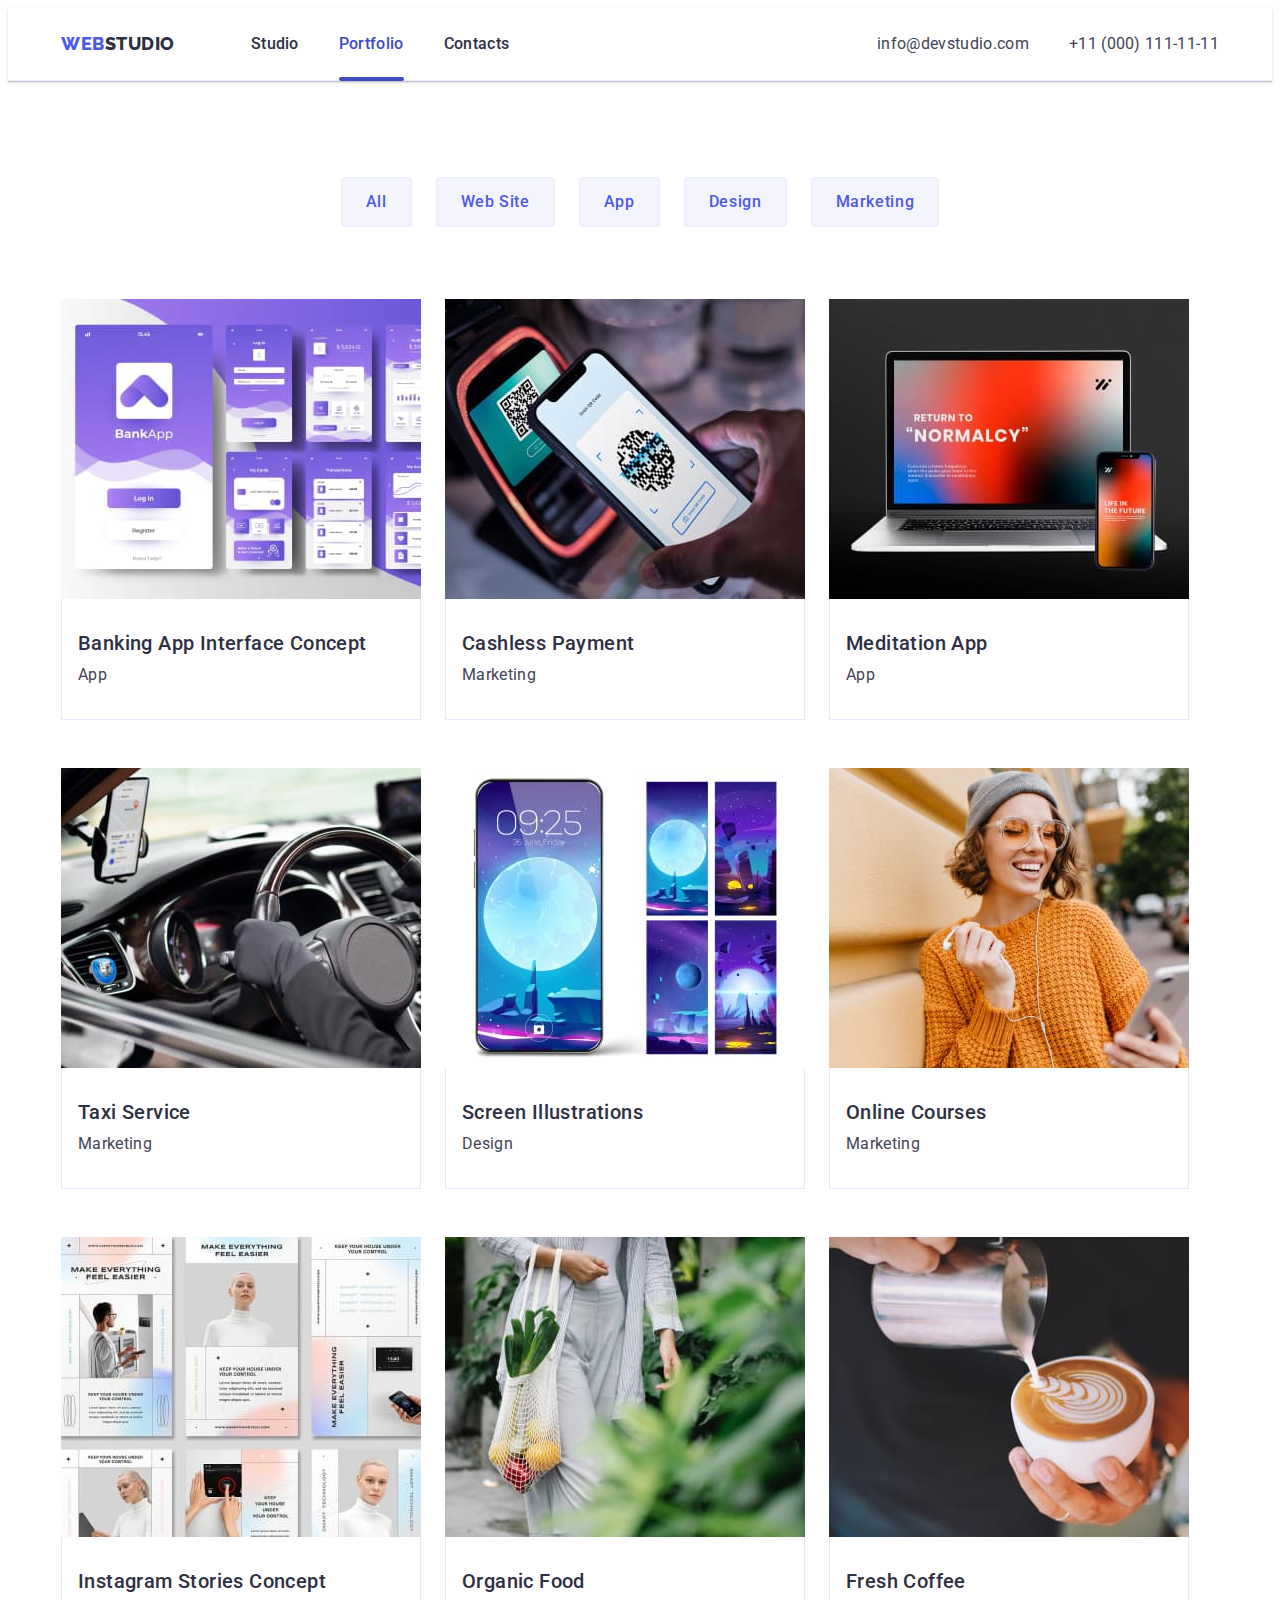
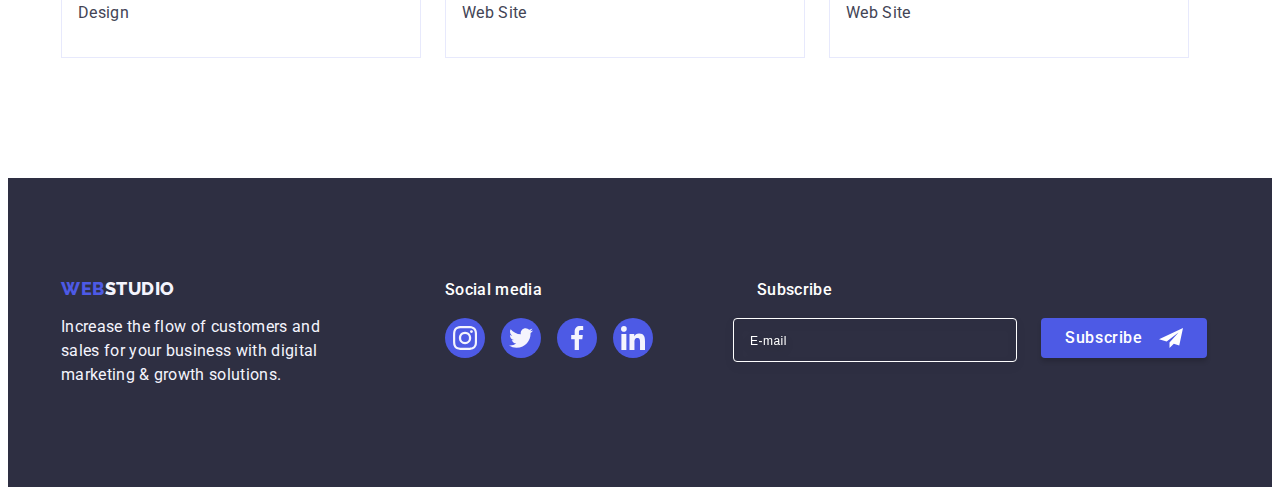
==== commit 9092abf7: "fix 5" ====
--- a/portfolio.html
+++ b/portfolio.html
@@ -332,18 +332,15 @@
         <div class="footer-form-container">
           <p class="footer-form-title">Subscribe</p>
           <form class="footer-form">
-            <label
-              for="footer-email"
-              class="footer-label"
-              aria-label="footer email"
-            ></label>
-            <input
-              type="email"
-              name="footer-email"
-              id="footer-email"
-              placeholder="E-mail"
-              class="footer-input"
-            />
+            <label class="footer-label" aria-label="footer email">
+              <input
+                type="email"
+                name="footer-email"
+                id="footer-email"
+                placeholder="E-mail"
+                class="footer-input"
+              />
+            </label>
             <button type="submit" class="footer-btn">
               Subscribe
               <svg class="footer-soc-icon" width="24" height="24">
